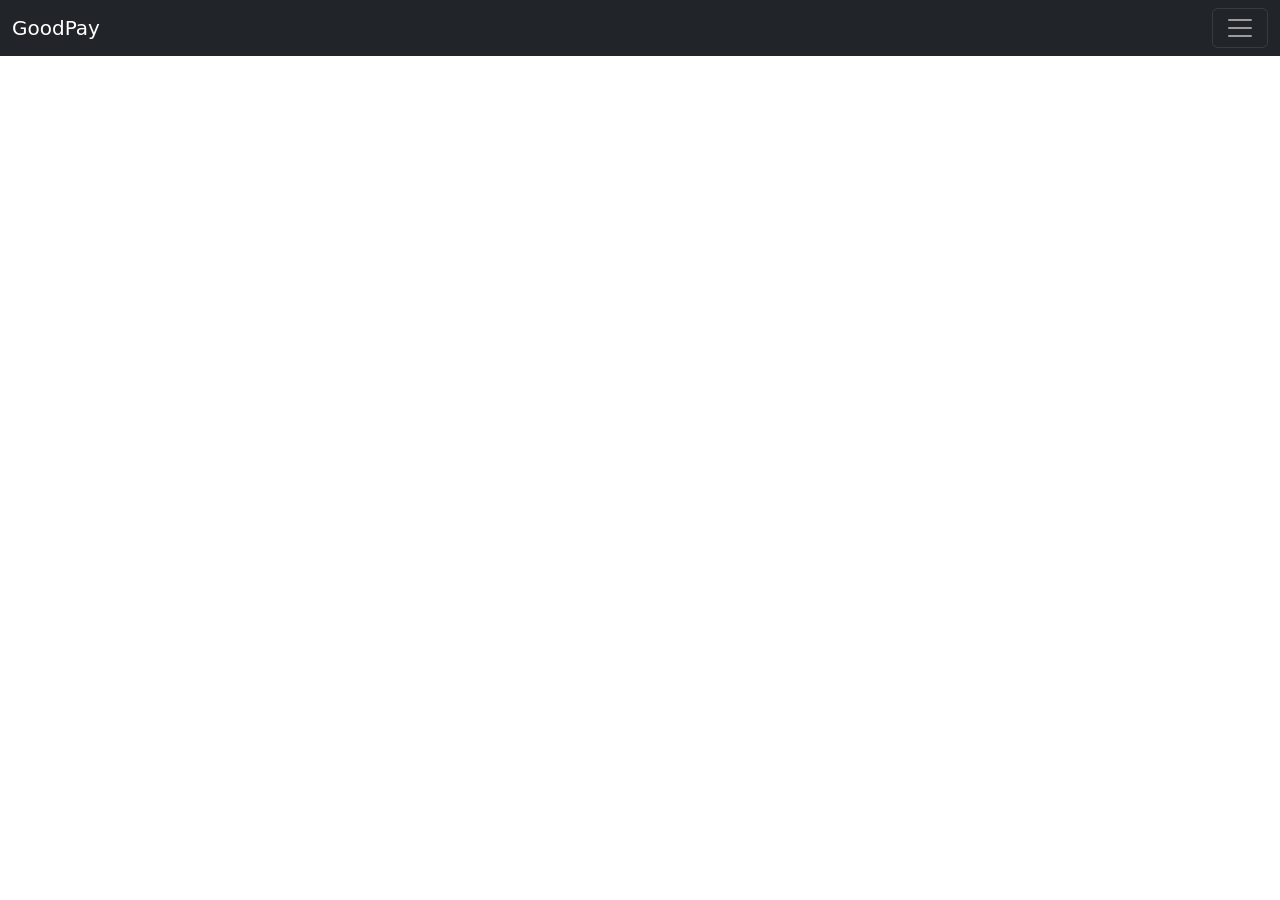
==== public/engine/index.html @ 45828170 "aula 15-09-2026" ====
<!doctype html>
<html lang="en">

<head>
    <meta charset="utf-8">
    <meta name="viewport" content="width=device-width, initial-scale=1">
    <title>GoodPay</title>
    <link href="https://cdn.jsdelivr.net/npm/bootstrap@5.3.8/dist/css/bootstrap.min.css" rel="stylesheet"
        integrity="sha384-sRIl4kxILFvY47J16cr9ZwB07vP4J8+LH7qKQnuqkuIAvNWLzeN8tE5YBujZqJLB" crossorigin="anonymous">
</head>

<body>
    <header>
        <section name="navbar-site">
            <nav class="navbar navbar-dark bg-dark fixed-top">
                <div class="container-fluid">
                    <a class="navbar-brand" href="#">GoodPay</a>
                    <button class="navbar-toggler" type="button" data-bs-toggle="offcanvas"
                        data-bs-target="#offcanvasNavbar" aria-controls="offcanvasNavbar"
                        aria-label="Toggle navigation">
                        <span class="navbar-toggler-icon"></span>
                    </button>
                    <div class="offcanvas offcanvas-end bg-primary" tabindex="-1" id="offcanvasNavbar"
                        aria-labelledby="offcanvasNavbarLabel">
                        <div class="offcanvas-header">
                            <img src="../assets/letreiro.png" alt="letreiro-digital" width="100%">
                            <hr>
                            <button type="button" class="btn-close" data-bs-dismiss="offcanvas"
                                aria-label="Close"></button>
                        </div>
                        <div class="offcanvas-body bg-success">
                            <ul class="navbar-nav justify-content-end flex-grow-1 pe-3">
                                <li class="nav-item">
                                    <a class="nav-link active" aria-current="page" href="#">Home</a>
                                </li>
                                <li class="nav-item">
                                    <a class="nav-link" href="#">Plataforma</a>
                                </li>
                                <li class="nav-item dropdown">
                                    <a class="nav-link dropdown-toggle" href="#" role="button" data-bs-toggle="dropdown"
                                        aria-expanded="false">
                                        Sua conta
                                    </a>
                                    <ul class="dropdown-menu">
                                        <li><a class="dropdown-item" href="#">Promoções</a></li>
                                        <li><a class="dropdown-item" href="#">Cashback</a></li>
                                        <li>
                                            <hr class="dropdown-divider">
                                        </li>
                                        <li><a class="dropdown-item" href="#">Parceiros</a></li>
                                    </ul>
                                </li>
                            </ul>
                            <form class="d-flex mt-3" role="search">
                                <input class="form-control me-2" type="search" placeholder="Search"
                                    aria-label="Search" />
                                <button class="btn btn-outline-success" type="submit">Busca</button>
                            </form>
                        </div>
                    </div>
                </div>
            </nav>
        </section>
    </header>
    <main>

    </main>
    <footer>
        <script src="https://cdn.jsdelivr.net/npm/@popperjs/core@2.11.8/dist/umd/popper.min.js"
            integrity="sha384-I7E8VVD/ismYTF4hNIPjVp/Zjvgyol6VFvRkX/vR+Vc4jQkC+hVqc2pM8ODewa9r"
            crossorigin="anonymous"></script>
        <script src="https://cdn.jsdelivr.net/npm/bootstrap@5.3.8/dist/js/bootstrap.min.js"
            integrity="sha384-G/EV+4j2dNv+tEPo3++6LCgdCROaejBqfUeNjuKAiuXbjrxilcCdDz6ZAVfHWe1Y"
            crossorigin="anonymous"></script>
    </footer>



</body>

</html>
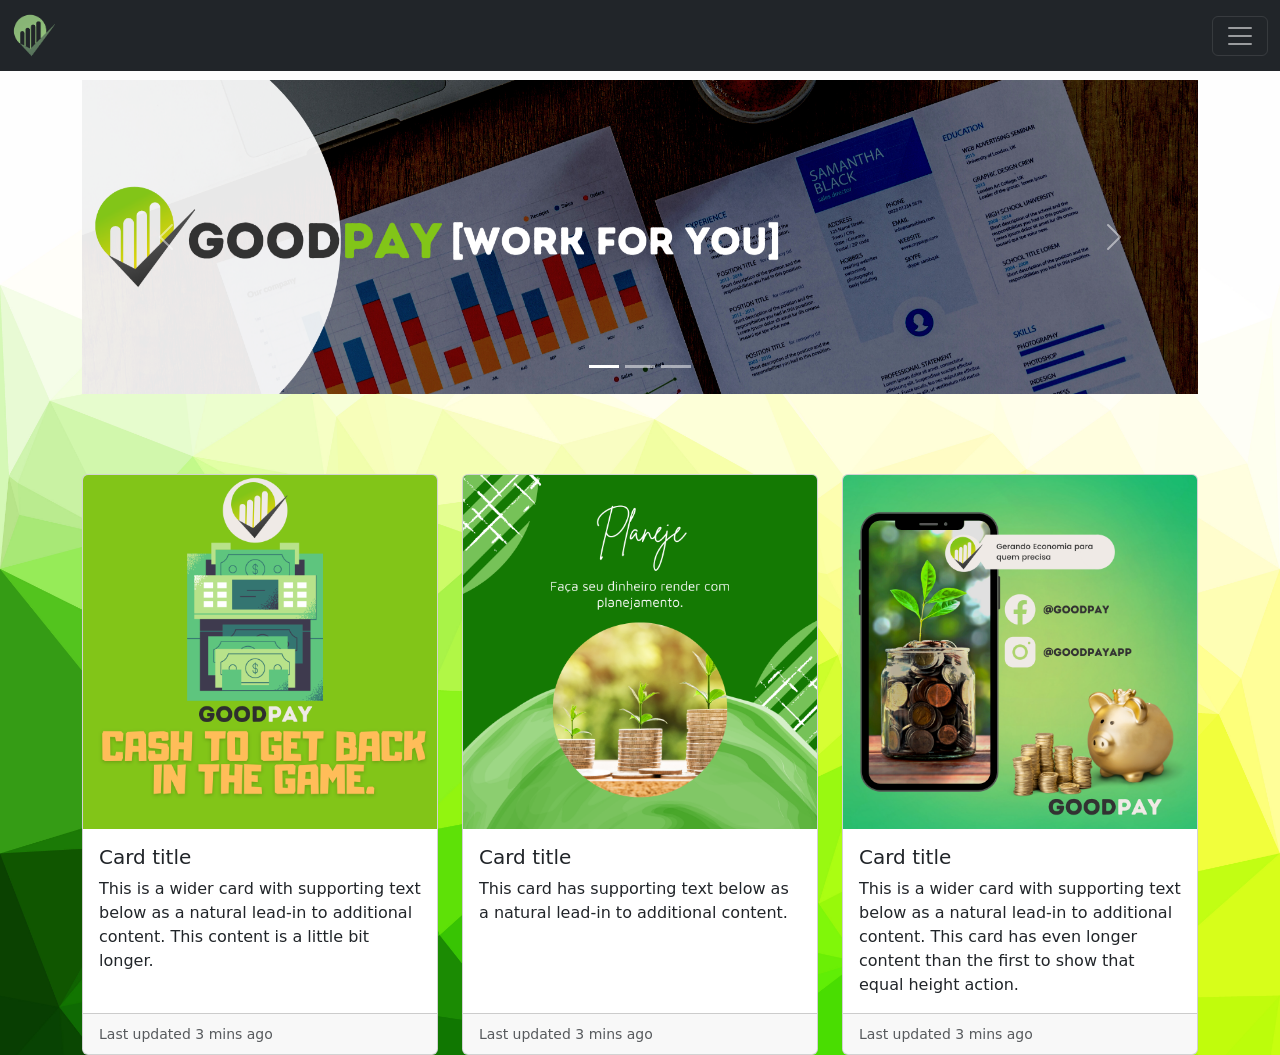
==== commit 6d6fbaae: "atualizacao 17/09 carrosel e cards" ====
--- a/public/engine/index.html
+++ b/public/engine/index.html
@@ -7,6 +7,7 @@
     <title>GoodPay</title>
     <link href="https://cdn.jsdelivr.net/npm/bootstrap@5.3.8/dist/css/bootstrap.min.css" rel="stylesheet"
         integrity="sha384-sRIl4kxILFvY47J16cr9ZwB07vP4J8+LH7qKQnuqkuIAvNWLzeN8tE5YBujZqJLB" crossorigin="anonymous">
+    <link rel="stylesheet" href="../bootstrap/styles_complements.css">
 </head>
 
 <body>
@@ -14,7 +15,9 @@
         <section name="navbar-site">
             <nav class="navbar navbar-dark bg-dark fixed-top">
                 <div class="container-fluid">
-                    <a class="navbar-brand" href="#">GoodPay</a>
+                    <a class="navbar-brand" href="#">
+                        <img src="../assets/logo_claro.png" alt="Logo Marca" width="45px" height="45px">
+                    </a>
                     <button class="navbar-toggler" type="button" data-bs-toggle="offcanvas"
                         data-bs-target="#offcanvasNavbar" aria-controls="offcanvasNavbar"
                         aria-label="Toggle navigation">
@@ -23,12 +26,12 @@
                     <div class="offcanvas offcanvas-end bg-primary" tabindex="-1" id="offcanvasNavbar"
                         aria-labelledby="offcanvasNavbarLabel">
                         <div class="offcanvas-header">
-                            <img src="../assets/letreiro.png" alt="letreiro-digital" width="100%">
+                            <img src="../assets/letreiro_claro.png" alt="letreiro-digital" width="100%">
                             <hr>
                             <button type="button" class="btn-close" data-bs-dismiss="offcanvas"
                                 aria-label="Close"></button>
                         </div>
-                        <div class="offcanvas-body bg-success">
+                        <div class="offcanvas-body bg-danger">
                             <ul class="navbar-nav justify-content-end flex-grow-1 pe-3">
                                 <li class="nav-item">
                                     <a class="nav-link active" aria-current="page" href="#">Home</a>
@@ -63,7 +66,88 @@
         </section>
     </header>
     <main>
+        <section name="slide-show">
+            <div class="container" style="margin-top: 80px;">
+                <div id="carouselExampleIndicators" class="carousel slide">
+                    <div class="carousel-indicators">
+                        <button type="button" data-bs-target="#carouselExampleIndicators" data-bs-slide-to="0"
+                            class="active" aria-current="true" aria-label="Slide 1"></button>
+                        <button type="button" data-bs-target="#carouselExampleIndicators" data-bs-slide-to="1"
+                            aria-label="Slide 2"></button>
+                        <button type="button" data-bs-target="#carouselExampleIndicators" data-bs-slide-to="2"
+                            aria-label="Slide 3"></button>
+                    </div>
+                    <div class="carousel-inner">
+                        <div class="carousel-item active">
+                            <img src="../assets/banner_1.png" class="d-block w-100" alt="Promoções Banners 1">
+                        </div>
+                        <div class="carousel-item">
+                            <img src="../assets/banner_2.png" class="d-block w-100" alt="Promoções Banners 2">
+                        </div>
+                        <div class="carousel-item">
+                            <img src="../assets/banner_3.png" class="d-block w-100" alt="Promoções Banners 3">
+                        </div>
+                    </div>
+                    <button class="carousel-control-prev" type="button" data-bs-target="#carouselExampleIndicators"
+                        data-bs-slide="prev">
+                        <span class="carousel-control-prev-icon" aria-hidden="true"></span>
+                        <span class="visually-hidden">Anterior</span>
+                    </button>
+                    <button class="carousel-control-next" type="button" data-bs-target="#carouselExampleIndicators"
+                        data-bs-slide="next">
+                        <span class="carousel-control-next-icon" aria-hidden="true"></span>
+                        <span class="visually-hidden">Proximo</span>
+                    </button>
+                </div>
+            </div>
 
+        </section>
+        <section name="cards-produtos">
+            <div class="container" style="margin-top: 80px;">
+                <div class="row row-cols-1 row-cols-md-3 g-4">
+                    <div class="col">
+                        <div class="card h-100">
+                            <img src="../assets/quadro_1.png" class="card-img-top" alt="...">
+                            <div class="card-body">
+                                <h5 class="card-title">Card title</h5>
+                                <p class="card-text">This is a wider card with supporting text below as a natural lead-in to
+                                    additional content. This content is a little bit longer.</p>
+                            </div>
+                            <div class="card-footer">
+                                <small class="text-body-secondary">Last updated 3 mins ago</small>
+                            </div>
+                        </div>
+                    </div>
+                    <div class="col">
+                        <div class="card h-100">
+                            <img src="../assets/quadro_2.png" class="card-img-top" alt="...">
+                            <div class="card-body">
+                                <h5 class="card-title">Card title</h5>
+                                <p class="card-text">This card has supporting text below as a natural lead-in to additional
+                                    content.</p>
+                            </div>
+                            <div class="card-footer">
+                                <small class="text-body-secondary">Last updated 3 mins ago</small>
+                            </div>
+                        </div>
+                    </div>
+                    <div class="col">
+                        <div class="card h-100">
+                            <img src="../assets/quadro_3.png" class="card-img-top" alt="...">
+                            <div class="card-body">
+                                <h5 class="card-title">Card title</h5>
+                                <p class="card-text">This is a wider card with supporting text below as a natural lead-in to
+                                    additional content. This card has even longer content than the first to show that equal
+                                    height action.</p>
+                            </div>
+                            <div class="card-footer">
+                                <small class="text-body-secondary">Last updated 3 mins ago</small>
+                            </div>
+                        </div>
+                    </div>
+                </div>              </div>
+                
+        </section>
     </main>
     <footer>
         <script src="https://cdn.jsdelivr.net/npm/@popperjs/core@2.11.8/dist/umd/popper.min.js"
--- a/public/bootstrap/styles_complements.css
+++ b/public/bootstrap/styles_complements.css
@@ -0,0 +1,6 @@
+body{
+    background-image: url(../assets/fundo_gp_1.jpg);
+    background-size: cover;
+
+
+}
